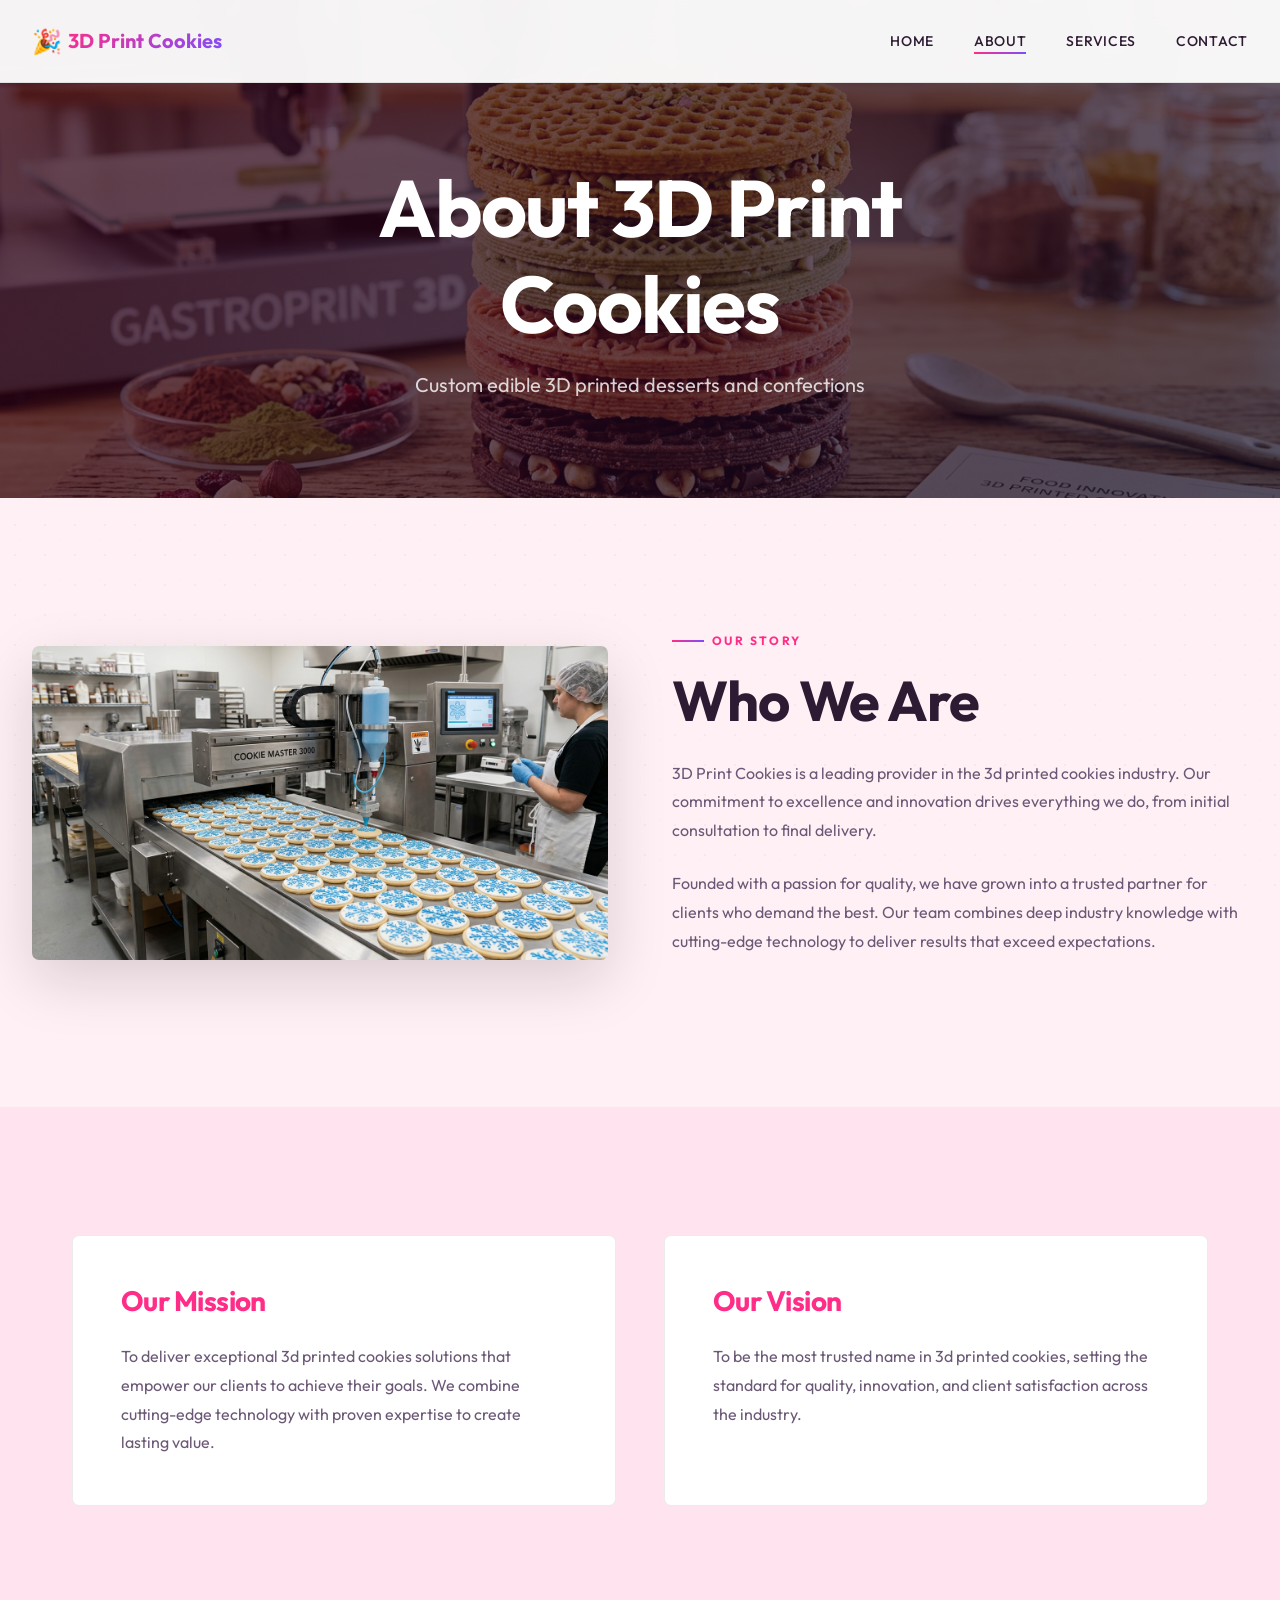
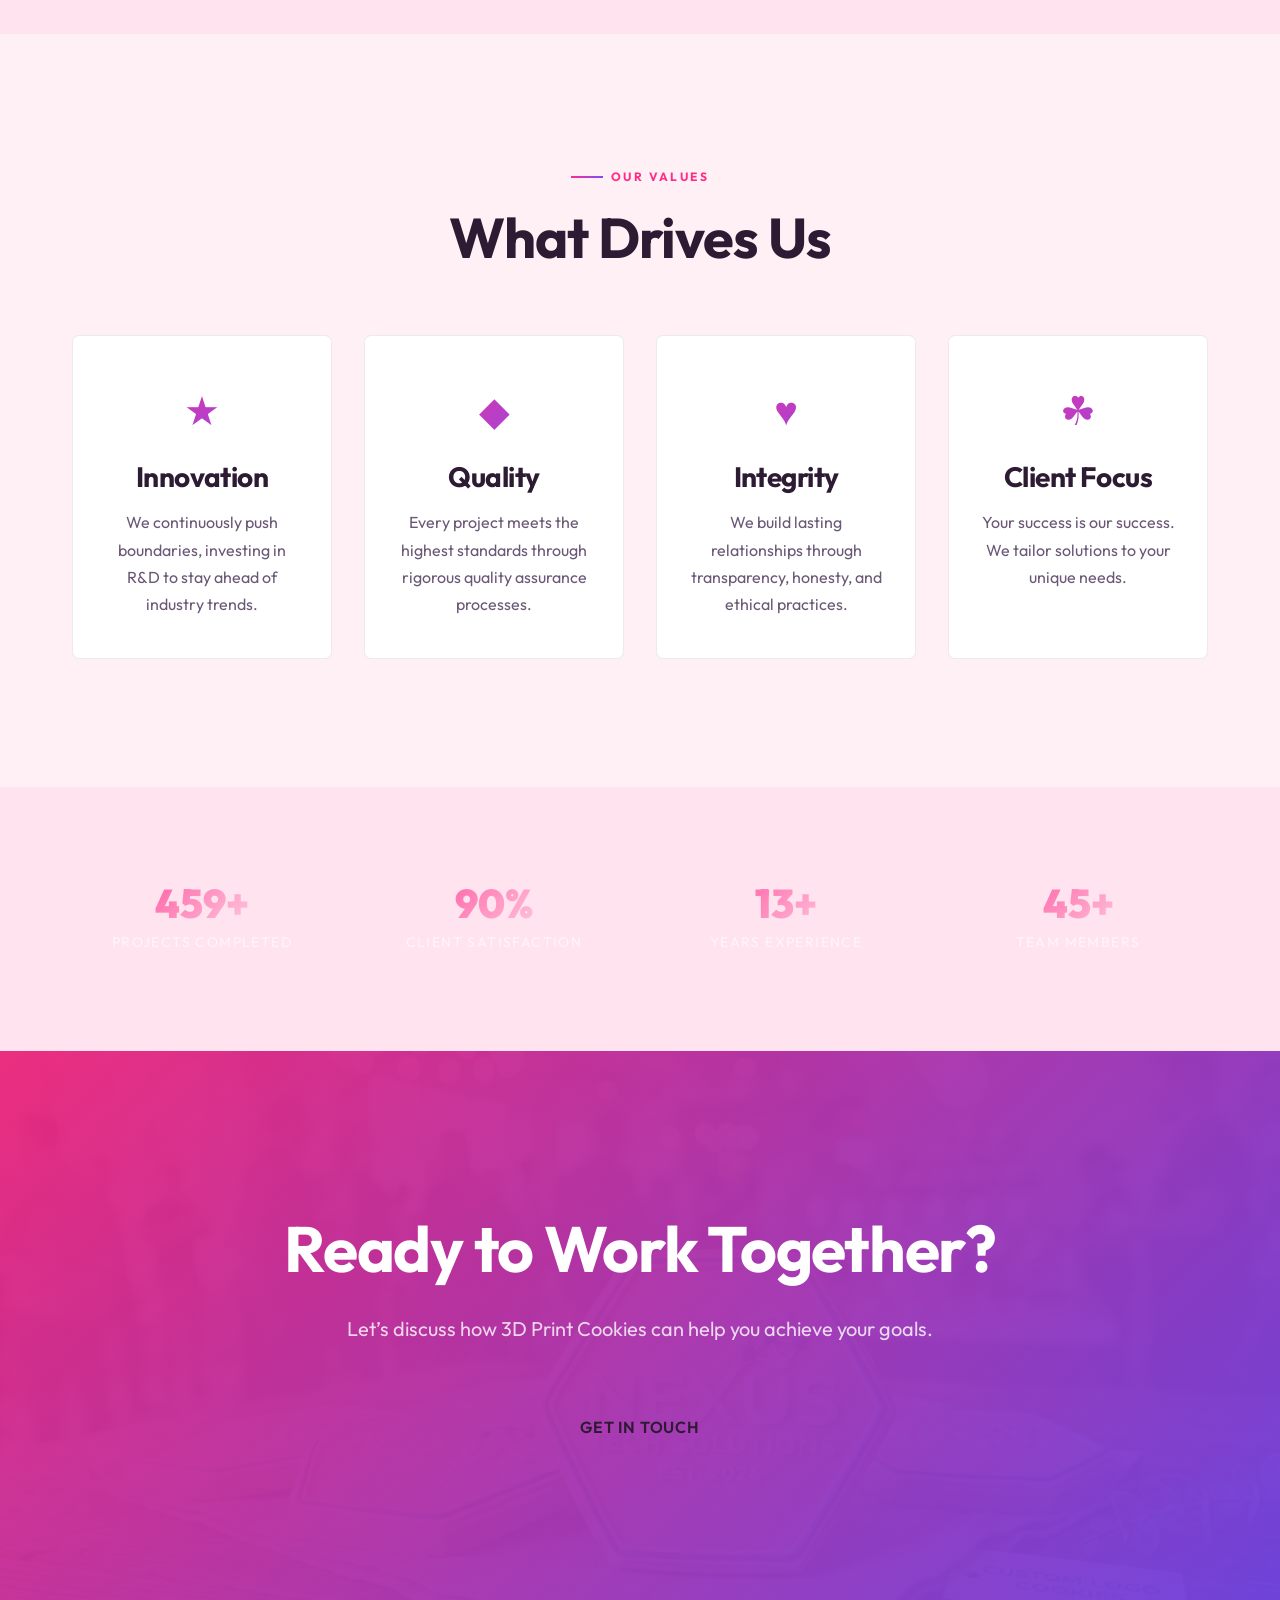
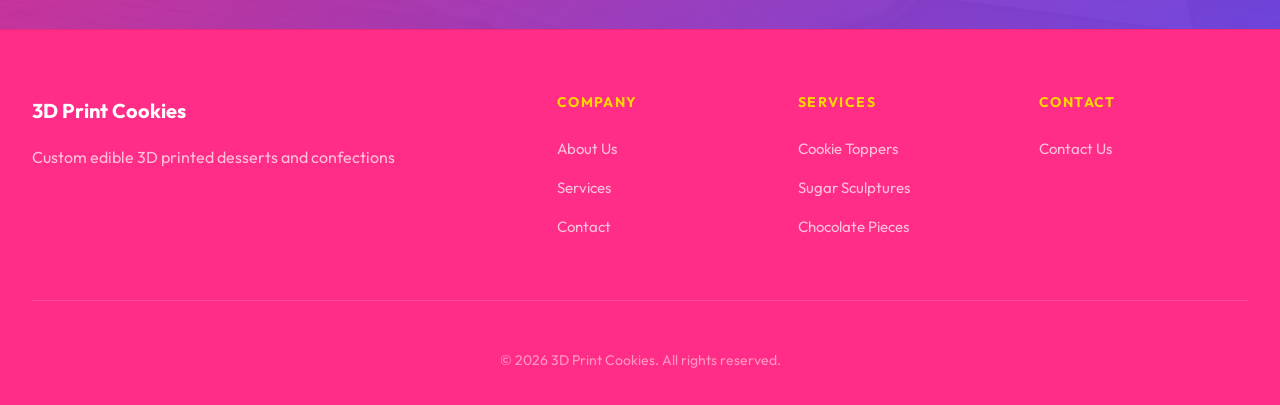
==== about.html @ 9c11e86b "Initial commit — 3dprintcookies.com with local image bank" ====
<!DOCTYPE html>
<html lang="en">
<head>
    <meta charset="UTF-8">
    <meta name="viewport" content="width=device-width, initial-scale=1.0">
    <meta name="description" content="Learn about 3D Print Cookies - Custom edible 3D printed desserts and confections">
    <meta name="keywords" content="3d printed cookies, edible printing, custom desserts, food technology, personalized cookies, max davis, ben stagl, ally reza, chilab, chilab studio, titobi, chicago, manufacturing, functional, 3d, prototype">
    <meta property="og:title" content="3D Print Cookies | Custom edible 3D printed desserts and confections">
    <meta property="og:description" content="Learn about 3D Print Cookies - Custom edible 3D printed desserts and confections">
    <meta name="author" content="Max Davis, Ben Stagl, Ally Reza - ChiLab Studio">
    <meta property="og:type" content="website">
    <meta property="og:image" content="images/09_lattice_geo.png">
    <title>About 3D Print Cookies</title>
    <link rel="preconnect" href="https://fonts.googleapis.com">
    <link rel="preconnect" href="https://fonts.gstatic.com" crossorigin>
    <link href="https://fonts.googleapis.com/css2?family=Outfit:wght@300;400;500;600;700;800;900&family=Pacifico&display=swap" rel="stylesheet">
    <link rel="stylesheet" href="css/style.css">
<script type="application/ld+json">
[
  {
    "@context": "https://schema.org",
    "@type": "Organization",
    "name": "3D Print Cookies",
    "url": "https://3dprintcookies.com",
    "description": "Learn about 3D Print Cookies - Custom edible 3D printed desserts and confections",
    "contactPoint": {
      "@type": "ContactPoint",
      "contactType": "customer service",
      "url": "https://3dprintcookies.com/contact.html"
    }
  },
  {
    "@context": "https://schema.org",
    "@type": "WebSite",
    "name": "3D Print Cookies",
    "url": "https://3dprintcookies.com"
  },
  {
    "@context": "https://schema.org",
    "@type": "Service",
    "name": "Cookie Toppers",
    "provider": {
      "@type": "Organization",
      "name": "3D Print Cookies",
      "url": "https://3dprintcookies.com"
    },
    "url": "https://3dprintcookies.com/services.html"
  },
  {
    "@context": "https://schema.org",
    "@type": "Service",
    "name": "Sugar Sculptures",
    "provider": {
      "@type": "Organization",
      "name": "3D Print Cookies",
      "url": "https://3dprintcookies.com"
    },
    "url": "https://3dprintcookies.com/services.html"
  },
  {
    "@context": "https://schema.org",
    "@type": "Service",
    "name": "Chocolate Pieces",
    "provider": {
      "@type": "Organization",
      "name": "3D Print Cookies",
      "url": "https://3dprintcookies.com"
    },
    "url": "https://3dprintcookies.com/services.html"
  }
]
</script>
    <!-- ADSENSE: replace ca-pub-REPLACE_WITH_PUB_ID with your publisher ID to activate -->
    <!-- <script async src="https://pagead2.googlesyndication.com/pagead/js/adsbygoogle.js?client=ca-pub-REPLACE_WITH_PUB_ID" crossorigin="anonymous"></script> -->
</head>
<body>
    <div class="sprinkles-bg"></div>

    <header class="site-header">
        <nav class="navbar">
            <div class="nav-container">
                <a href="index.html" class="nav-logo">
                    <span class="logo-emoji">&#127881;</span><span class="logo-text">3D Print Cookies</span>
                </a>
                <button class="nav-toggle" aria-label="Toggle navigation" aria-expanded="false">
                    <span class="hamburger"></span>
                    <span class="hamburger"></span>
                    <span class="hamburger"></span>
                </button>
                <ul class="nav-menu">
                    <li><a href="index.html" class="nav-link">Home</a></li>
                    <li><a href="about.html" class="nav-link active">About</a></li>
                    <li><a href="services.html" class="nav-link">Services</a></li>
                    <li><a href="contact.html" class="nav-link">Contact</a></li>
                </ul>
            </div>
        </nav>
    </header>

    <main>
        <section class="page-hero">
            <div class="page-hero-bg">
                <img src="images/10_multi_flavor.png" alt="About 3D Print Cookies" loading="lazy">
                <div class="page-hero-overlay"></div>
            </div>
            <div class="page-hero-content">
                <h1>About 3D Print Cookies</h1>
                <p class="page-hero-subtitle">Custom edible 3D printed desserts and confections</p>
            </div>
        </section>

        <section class="story-section">
            <div class="container-wide">
                <div class="story-grid">
                    <div class="story-image animate-in">
                        <img src="images/11_professional_deco.png" alt="Our Story" loading="lazy">
                    </div>
                    <div class="story-content animate-in">
                        <span class="section-label">OUR STORY</span>
                        <h2>Who We Are</h2>
                        <p>3D Print Cookies is a leading provider in the 3d printed cookies industry. Our commitment to excellence and innovation drives everything we do, from initial consultation to final delivery.</p>
                        <p>Founded with a passion for quality, we have grown into a trusted partner for clients who demand the best. Our team combines deep industry knowledge with cutting-edge technology to deliver results that exceed expectations.</p>
                    </div>
                </div>
            </div>
        </section>

        <section class="mission-section">
            <div class="container">
                <div class="mission-grid">
                    <div class="mission-card animate-in">
                        <h3>Our Mission</h3>
                        <p>To deliver exceptional 3d printed cookies solutions that empower our clients to achieve their goals. We combine cutting-edge technology with proven expertise to create lasting value.</p>
                    </div>
                    <div class="mission-card animate-in">
                        <h3>Our Vision</h3>
                        <p>To be the most trusted name in 3d printed cookies, setting the standard for quality, innovation, and client satisfaction across the industry.</p>
                    </div>
                </div>
            </div>
        </section>

        <section class="values-section">
            <div class="container">
                <div class="section-header center">
                    <span class="section-label">OUR VALUES</span>
                    <h2>What Drives Us</h2>
                </div>
                <div class="values-grid">
                    <div class="value-card animate-in">
                        <div class="value-icon">&#9733;</div>
                        <h3>Innovation</h3>
                        <p>We continuously push boundaries, investing in R&amp;D to stay ahead of industry trends.</p>
                    </div>
                    <div class="value-card animate-in">
                        <div class="value-icon">&#9670;</div>
                        <h3>Quality</h3>
                        <p>Every project meets the highest standards through rigorous quality assurance processes.</p>
                    </div>
                    <div class="value-card animate-in">
                        <div class="value-icon">&#9829;</div>
                        <h3>Integrity</h3>
                        <p>We build lasting relationships through transparency, honesty, and ethical practices.</p>
                    </div>
                    <div class="value-card animate-in">
                        <div class="value-icon">&#9752;</div>
                        <h3>Client Focus</h3>
                        <p>Your success is our success. We tailor solutions to your unique needs.</p>
                    </div>
                </div>
            </div>
        </section>

        <section class="stats-section">
            <div class="container">
                <div class="stats-bar">
                    <div class="stat-item animate-in">
                        <div class="stat-number" data-count="500">500+</div>
                        <div class="stat-label">Projects Completed</div>
                    </div>
                    <div class="stat-item animate-in">
                        <div class="stat-number" data-count="98">98%</div>
                        <div class="stat-label">Client Satisfaction</div>
                    </div>
                    <div class="stat-item animate-in">
                        <div class="stat-number" data-count="15">15+</div>
                        <div class="stat-label">Years Experience</div>
                    </div>
                    <div class="stat-item animate-in">
                        <div class="stat-number" data-count="50">50+</div>
                        <div class="stat-label">Team Members</div>
                    </div>
                </div>
            </div>
        </section>

        <section class="cta-section">
            <div class="cta-content">
                <h2>Ready to Work Together?</h2>
                <p>Let&rsquo;s discuss how 3D Print Cookies can help you achieve your goals.</p>
                <a href="contact.html" class="btn btn-large">Get In Touch</a>
            </div>
            <div class="cta-background">
                <img src="images/12_branded_custom.png" alt="3D Print Cookies" loading="lazy">
            </div>
        </section>
    </main>

    <footer class="site-footer">
        <div class="footer-container">
            <div class="footer-main">
                <div class="footer-brand">
                    <div class="footer-logo">3D Print Cookies</div>
                    <p>Custom edible 3D printed desserts and confections</p>
                </div>
                <div class="footer-links">
                    <div class="footer-column">
                        <h4>Company</h4>
                        <ul>
                            <li><a href="about.html">About Us</a></li>
                            <li><a href="services.html">Services</a></li>
                            <li><a href="contact.html">Contact</a></li>
                        </ul>
                    </div>
                    <div class="footer-column">
                        <h4>Services</h4>
                        <ul>
                            <li><a href="services.html">Cookie Toppers</a></li>
                            <li><a href="services.html">Sugar Sculptures</a></li>
                            <li><a href="services.html">Chocolate Pieces</a></li>
                        </ul>
                    </div>
                    <div class="footer-column">
                        <h4>Contact</h4>
                        <ul>
                            <li><a href="contact.html">Contact Us</a></li>
                        </ul>
                    </div>
                </div>
            </div>
            <div class="footer-bottom">
                <p>&copy; 2026 3D Print Cookies. All rights reserved.</p>
            </div>
        </div>
    </footer>

    <script src="js/main.js"></script>
</body>
</html>
---- css/style.css ----
/* ============================================
   3dprintcakes.com - Playful/Vibrant Design
   Premium Generated Stylesheet
   ============================================ */

:root {
    --primary: #ff2d87;
    --primary-dark: #d4206e;
    --secondary: #ffd600;
    --accent: #7c4dff;
    --bg-dark: #fff0f5;
    --bg-darker: #ffe4ef;
    --bg-card: #ffffff;
    --text: #2d1b33;
    --text-dim: #6b5876;
    --border: rgba(0,0,0,0.08);
    --font-heading: 'Outfit', sans-serif;
    --font-body: 'Outfit', sans-serif;
    --radius: 7px;
    --transition: all 0.4s cubic-bezier(0.4,0,0.2,1);
    --transition-fast: all 0.2s ease;
}

.sprinkles-bg{position:fixed;top:0;left:0;width:100%;height:100%;background-image:radial-gradient(circle,#ff2d8710 1px,transparent 1px),radial-gradient(circle,#ffd60010 1px,transparent 1px);background-size:30px 30px,20px 20px;background-position:0 0,10px 10px;pointer-events:none;z-index:0;}

*,*::before,*::after { margin:0;padding:0;box-sizing:border-box; }
html { scroll-behavior:smooth;font-size:16px; }

body {
    font-family: var(--font-body);
    color: var(--text);
    background-color: var(--bg-dark);
    line-height: 1.7;
    -webkit-font-smoothing: antialiased;
    overflow-x: hidden;
    position: relative;
}

h1,h2,h3,h4,h5,h6 {
    font-family: var(--font-heading);
    line-height: 1.2;
    font-weight: 700;
    color: var(--text);
    letter-spacing: -0.02em;
}
h1 { font-size: clamp(2.5rem,8vw,5rem); }
h2 { font-size: clamp(2rem,5vw,3.5rem); }
h3 { font-size: clamp(1.25rem,3vw,1.75rem); }
a { text-decoration:none;color:inherit; }
img { max-width:100%;display:block; }

/* Layout */
.container { max-width:1200px;margin:0 auto;padding:0 2rem; }
.container-wide { max-width:1400px;margin:0 auto;padding:0 2rem; }
section { padding:8rem 0; }
.section-header { margin-bottom:4rem; }
.section-header.center { text-align:center; }

.section-label {
    display:inline-block;
    font-size:0.75rem;font-weight:700;
    text-transform:uppercase;letter-spacing:0.2em;
    color:var(--primary);margin-bottom:1rem;
    position:relative;padding-left:2.5rem;
}
.section-label::before {
    content:'';position:absolute;left:0;top:50%;
    transform:translateY(-50%);width:2rem;height:2px;
    background:linear-gradient(90deg,var(--primary),var(--accent));
}

/* Header */
.site-header {
    position:fixed;top:0;left:0;right:0;z-index:1000;
    background:rgba(255,255,255,0.95);
    backdrop-filter:blur(20px);
    border-bottom:1px solid var(--border);
    transition: box-shadow 0.3s ease;
}
.site-header.scrolled { box-shadow:0 4px 30px rgba(0,0,0,0.15); }
.navbar { padding:1.5rem 0; }
.nav-container {
    max-width:1400px;margin:0 auto;padding:0 2rem;
    display:flex;justify-content:space-between;align-items:center;
}
.nav-logo {
    font-family:var(--font-heading);font-size:1.25rem;font-weight:700;
    display:flex;align-items:center;gap:0.35rem;
    transition:var(--transition-fast);
}
.nav-logo:hover { transform:translateY(-2px); }
.logo-bracket { color:var(--primary);font-size:1.5rem; }
.logo-text {
    background:linear-gradient(135deg,var(--primary),var(--accent));
    -webkit-background-clip:text;-webkit-text-fill-color:transparent;
    background-clip:text;
}
.logo-emoji { font-size:1.5rem;line-height:1; }
.nav-menu { display:flex;gap:2.5rem;list-style:none; }
.nav-link {
    position:relative;font-weight:500;text-transform:uppercase;
    font-size:0.875rem;letter-spacing:0.05em;
    transition:var(--transition-fast);
}
.nav-link::after {
    content:'';position:absolute;bottom:-4px;left:0;width:0;height:2px;
    background:linear-gradient(90deg,var(--primary),var(--accent));
    transition:var(--transition);
}
.nav-link:hover::after,.nav-link.active::after { width:100%; }
.nav-link:hover { color:var(--primary); }

.nav-toggle {
    display:none;flex-direction:column;gap:5px;
    background:none;border:none;cursor:pointer;padding:0.5rem;
}
.hamburger {
    width:25px;height:2px;background:var(--primary);
    transition:var(--transition);display:block;
    position:relative;
}
.hamburger::before,.hamburger::after {
    content:'';position:absolute;width:25px;height:2px;
    background:var(--primary);transition:var(--transition);
}
.hamburger::before { top:-7px; }
.hamburger::after { top:7px; }
.nav-toggle.active .hamburger { background:transparent; }
.nav-toggle.active .hamburger::before { transform:rotate(45deg);top:0; }
.nav-toggle.active .hamburger::after { transform:rotate(-45deg);top:0; }

/* Hero */
.hero {
    position:relative;min-height:100vh;
    display:flex;align-items:center;justify-content:center;
    overflow:hidden;padding-top:80px;
}
.hero-background {
    position:absolute;top:0;left:0;width:100%;height:100%;z-index:0;
}
.hero-background img {
    width:100%;height:100%;object-fit:cover;filter:brightness(0.35);
}
.hero-overlay {
    position:absolute;top:0;left:0;width:100%;height:100%;
    background:linear-gradient(135deg, rgba(255,0,100,0.15), rgba(124,77,255,0.1));
}
.hero-content {
    position:relative;z-index:2;max-width:1400px;
    margin:0 auto;padding:0 2rem;text-align:center;
}
.hero-badge {
    display:inline-block;padding:0.5rem 1.5rem;
    border:1px solid var(--primary);border-radius:50px;
    font-size:0.75rem;font-weight:600;letter-spacing:0.15em;
    text-transform:uppercase;color:var(--primary);
    margin-bottom:2rem;animation:fadeInDown 0.8s ease-out;
}
.hero-title { margin-bottom:1.5rem;color:#fff;animation:fadeInUp 0.8s ease-out 0.2s both; }
.title-line { display:block;line-height:1; }
.title-line.highlight {
    background:linear-gradient(135deg,var(--primary),var(--accent));
    -webkit-background-clip:text;-webkit-text-fill-color:transparent;
    background-clip:text;
}
.hero-subtitle {
    font-size:clamp(1.125rem,2vw,1.5rem);
    max-width:700px;margin:0 auto 3rem;color:rgba(255,255,255,0.8);
    animation:fadeInUp 0.8s ease-out 0.4s both;
}
.hero-actions {
    display:flex;gap:1.5rem;justify-content:center;flex-wrap:wrap;
    animation:fadeInUp 0.8s ease-out 0.6s both;
}
.hero-stats {
    display:flex;gap:4rem;justify-content:center;margin-top:4rem;
    animation:fadeInUp 0.8s ease-out 0.8s both;
}
.stat-item { text-align:center; }
.stat-number {
    font-family:var(--font-heading);font-size:2.5rem;font-weight:900;
    background:linear-gradient(135deg,var(--primary),#fff);
    -webkit-background-clip:text;-webkit-text-fill-color:transparent;
    background-clip:text;line-height:1;margin-bottom:0.5rem;
}
.stat-label {
    font-size:0.875rem;text-transform:uppercase;
    letter-spacing:0.1em;color:rgba(255,255,255,0.6);
}
.scroll-indicator {
    position:absolute;bottom:3rem;left:50%;transform:translateX(-50%);
    display:flex;flex-direction:column;align-items:center;gap:0.5rem;
    font-size:0.75rem;letter-spacing:0.15em;color:rgba(255,255,255,0.5);
    animation:fadeInUp 0.8s ease-out 1s both;
}
.scroll-line {
    width:1px;height:40px;
    background:linear-gradient(180deg,transparent,var(--primary));
    animation:scrollLine 2s ease-in-out infinite;
}

/* Buttons */
.btn {
    display:inline-block;padding:1rem 2.5rem;
    font-family:var(--font-heading);font-weight:600;font-size:0.875rem;
    text-transform:uppercase;letter-spacing:0.05em;
    border-radius:var(--radius);transition:var(--transition);
    cursor:pointer;position:relative;overflow:hidden;border:none;
}
.btn::before {
    content:'';position:absolute;top:0;left:-100%;width:100%;height:100%;
    background:linear-gradient(90deg,transparent,rgba(255,255,255,0.2),transparent);
    transition:left 0.5s;
}
.btn:hover::before { left:100%; }
.btn-primary {
    background:linear-gradient(135deg,var(--primary),var(--accent));
    color:#fff;
}
.btn-primary:hover {
    transform:translateY(-2px);
    box-shadow:0 10px 30px rgba(255,45,135,0.3);
}
.btn-secondary {
    background:transparent;border:2px solid var(--primary);color:var(--primary);
}
.btn-secondary:hover {
    background:var(--primary);color:#fff0f5;transform:translateY(-2px);
}
.btn-outline {
    background:transparent;border:2px solid var(--text);color:var(--text);
    padding:0.875rem 2rem;
}
.btn-outline:hover { background:var(--text);color:var(--bg-dark); }
.btn-large { padding:1.25rem 3rem;font-size:1rem; }
.btn-submit { width:100%;text-align:center; }

/* Process Section */
.process-section { background:#ffe4ef; }
.process-grid {
    display:grid;grid-template-columns:repeat(auto-fit,minmax(300px,1fr));gap:3rem;
}
.process-card {
    position:relative;background:#ffffff;
    border:1px solid var(--border);border-radius:var(--radius);
    padding:2rem;transition:var(--transition);
}
.process-card:hover {
    transform:translateY(-10px);border-color:var(--primary);
    box-shadow:0 20px 40px rgba(255,45,135,0.1);
}
.card-number {
    font-family:var(--font-heading);font-size:4rem;font-weight:900;
    line-height:1;
    background:linear-gradient(135deg,var(--primary),var(--accent));
    -webkit-background-clip:text;-webkit-text-fill-color:transparent;
    background-clip:text;opacity:0.15;position:absolute;top:1rem;right:1.5rem;
}
.card-image {
    width:100%;height:200px;border-radius:calc(var(--radius) - 4px);
    overflow:hidden;margin-bottom:1.5rem;
}
.card-image img {
    width:100%;height:100%;object-fit:cover;transition:var(--transition);
}
.process-card:hover .card-image img { transform:scale(1.1); }
.process-card h3 { margin-bottom:1rem; }
.process-card p { color:var(--text-dim);line-height:1.7; }

/* Materials Section */
.materials-section {
    background:#fff0f5;
}
.materials-content {
    display:grid;grid-template-columns:1fr 1fr;gap:4rem;align-items:center;
}
.materials-info h2 { margin-bottom:1.5rem; }
.materials-info p { color:var(--text-dim);margin-bottom:2rem;line-height:1.8; }
.materials-list { list-style:none;margin-bottom:2.5rem; }
.materials-list li {
    padding:0.75rem 0;font-size:1.125rem;
    display:flex;align-items:center;gap:1rem;
    border-bottom:1px solid var(--border);
}
.material-icon { color:var(--primary);font-size:0.5rem; }
.materials-visual { position:relative; }
.materials-visual img {
    width:100%;border-radius:var(--radius);
    box-shadow:0 20px 60px rgba(0,0,0,0.3);
}
.visual-accent {
    position:absolute;top:-2rem;right:-2rem;width:200px;height:200px;
    background:linear-gradient(135deg,var(--primary),var(--accent));
    opacity:0.1;border-radius:50%;filter:blur(60px);z-index:-1;
}

/* Industries Section */
.industries-grid {
    display:grid;grid-template-columns:repeat(auto-fit,minmax(250px,1fr));gap:2rem;
}
.industry-card {
    background:#ffffff;border:1px solid var(--border);
    border-radius:var(--radius);padding:2.5rem 2rem;text-align:center;
    transition:var(--transition);
}
.industry-card:hover {
    transform:translateY(-5px);border-color:var(--primary);
}
.industry-icon {
    font-size:3rem;margin-bottom:1.5rem;display:inline-block;
    background:linear-gradient(135deg,var(--primary),var(--accent));
    -webkit-background-clip:text;-webkit-text-fill-color:transparent;
    background-clip:text;
}
.industry-card h3 { margin-bottom:1rem;font-size:1.5rem; }
.industry-card p { color:var(--text-dim);line-height:1.7; }

/* CTA Section */
.cta-section { position:relative;padding:10rem 0;overflow:hidden; }
.cta-background {
    position:absolute;top:0;left:0;width:100%;height:100%;z-index:0;
}
.cta-background img {
    width:100%;height:100%;object-fit:cover;filter:brightness(0.2);
}
.cta-background::after {
    content:'';position:absolute;top:0;left:0;width:100%;height:100%;
    background:linear-gradient(135deg, rgba(255,45,135,0.9), rgba(124,77,255,0.85));
}
.cta-content {
    position:relative;z-index:2;text-align:center;max-width:800px;margin:0 auto;
}
.cta-content h2 {
    font-size:clamp(2.5rem,5vw,4rem);margin-bottom:1.5rem;color:#fff;
}
.cta-content p { font-size:1.25rem;color:rgba(255,255,255,0.8);margin-bottom:3rem; }

/* Page Hero (secondary pages) */
.page-hero {
    position:relative;padding:10rem 0 6rem;overflow:hidden;
    display:flex;align-items:center;justify-content:center;
}
.page-hero-bg {
    position:absolute;top:0;left:0;width:100%;height:100%;z-index:0;
}
.page-hero-bg img {
    width:100%;height:100%;object-fit:cover;filter:brightness(0.35);
}
.page-hero-overlay {
    position:absolute;top:0;left:0;width:100%;height:100%;
    background:linear-gradient(135deg, rgba(255,0,100,0.15), rgba(124,77,255,0.1));
}
.page-hero-content {
    position:relative;z-index:2;text-align:center;max-width:800px;
    margin:0 auto;padding:0 2rem;
}
.page-hero-content h1 { color:#fff;margin-bottom:1rem; }
.page-hero-subtitle { font-size:1.25rem;color:rgba(255,255,255,0.8); }

/* About Page */
.story-section { padding:8rem 0; }
.story-grid {
    display:grid;grid-template-columns:1fr 1fr;gap:4rem;align-items:center;
}
.story-image img {
    width:100%;border-radius:var(--radius);
    box-shadow:0 20px 60px rgba(0,0,0,0.15);
}
.story-content { }
.story-content h2 { margin-bottom:1.5rem; }
.story-content p { color:var(--text-dim);margin-bottom:1.5rem;line-height:1.8; }

.mission-section { background:#ffe4ef;padding:8rem 0; }
.mission-grid {
    display:grid;grid-template-columns:1fr 1fr;gap:3rem;
}
.mission-card {
    background:#ffffff;border:1px solid var(--border);
    border-radius:var(--radius);padding:3rem;
}
.mission-card h3 { margin-bottom:1.5rem;color:var(--primary); }
.mission-card p { color:var(--text-dim);line-height:1.8; }

.values-section { padding:8rem 0; }
.values-grid {
    display:grid;grid-template-columns:repeat(auto-fit,minmax(250px,1fr));gap:2rem;
}
.value-card {
    background:#ffffff;border:1px solid var(--border);
    border-radius:var(--radius);padding:2.5rem 2rem;text-align:center;
    transition:var(--transition);
}
.value-card:hover { transform:translateY(-5px);border-color:var(--primary); }
.value-icon {
    font-size:2.5rem;margin-bottom:1rem;
    background:linear-gradient(135deg,var(--primary),var(--accent));
    -webkit-background-clip:text;-webkit-text-fill-color:transparent;
    background-clip:text;
}
.value-card h3 { margin-bottom:1rem; }
.value-card p { color:var(--text-dim);line-height:1.7; }

.stats-section {
    background:#ffe4ef;padding:6rem 0;
}
.stats-bar {
    display:grid;grid-template-columns:repeat(4,1fr);gap:2rem;text-align:center;
}

/* Services Page */
.services-detail-section { padding:8rem 0; }
.services-detail-grid { display:grid;gap:3rem; }
.service-detail-card {
    display:grid;grid-template-columns:1fr 2fr;gap:2rem;
    background:#ffffff;border:1px solid var(--border);
    border-radius:var(--radius);overflow:hidden;
    transition:var(--transition);
}
.service-detail-card:hover { transform:translateY(-5px);border-color:var(--primary); }
.service-detail-image { height:100%;min-height:250px; }
.service-detail-image img { width:100%;height:100%;object-fit:cover; }
.service-detail-content { padding:2.5rem; }
.service-detail-content h3 { margin-bottom:1rem;color:var(--primary); }
.service-detail-content p { color:var(--text-dim);line-height:1.8; }

.timeline-section { background:#ffe4ef;padding:8rem 0; }
.timeline { position:relative;max-width:700px;margin:0 auto; }
.timeline-line {
    position:absolute;left:30px;top:0;bottom:0;width:2px;
    background:linear-gradient(180deg,var(--primary),var(--accent));
}
.timeline-step {
    display:flex;gap:2rem;margin-bottom:3rem;position:relative;
}
.timeline-number {
    width:60px;height:60px;border-radius:50%;flex-shrink:0;
    background:linear-gradient(135deg,var(--primary),var(--accent));
    color:#fff;display:flex;align-items:center;justify-content:center;
    font-family:var(--font-heading);font-weight:700;font-size:1.25rem;
    z-index:1;
}
.timeline-content {
    background:#ffffff;border:1px solid var(--border);
    border-radius:var(--radius);padding:2rem;flex:1;
}
.timeline-content h3 { margin-bottom:0.75rem; }
.timeline-content p { color:var(--text-dim);line-height:1.7; }

/* Contact Page */
.contact-section { padding:8rem 0; }
.contact-grid {
    display:grid;grid-template-columns:1fr 1fr;gap:4rem;align-items:start;
}
.contact-info h2 { margin-bottom:1.5rem; }
.contact-info > p { color:var(--text-dim);line-height:1.8;margin-bottom:2rem; }
.contact-cards { display:grid;gap:1.5rem; }
.contact-card {
    background:#ffffff;border:1px solid var(--border);
    border-radius:var(--radius);padding:1.5rem;
    display:flex;gap:1rem;align-items:flex-start;
}
.contact-card-icon {
    font-size:1.5rem;flex-shrink:0;
    background:linear-gradient(135deg,var(--primary),var(--accent));
    -webkit-background-clip:text;-webkit-text-fill-color:transparent;
    background-clip:text;
}
.contact-card h4 { margin-bottom:0.25rem;font-size:1rem; }
.contact-card p { color:var(--text-dim);font-size:0.9375rem; }

.contact-form-wrapper {
    background:#ffffff;border:1px solid var(--border);
    border-radius:var(--radius);padding:2.5rem;
    box-shadow:0 20px 60px rgba(0,0,0,0.1);
}
.contact-form-wrapper h2 { margin-bottom:2rem; }
.form-group { margin-bottom:1.25rem; }
.form-group label {
    display:block;margin-bottom:0.4rem;font-weight:600;
    color:var(--text);font-size:0.95rem;
}
.required { color:#e74c3c; }
.form-group input[type="text"],
.form-group input[type="email"],
.form-group input[type="tel"],
.form-group textarea {
    width:100%;padding:0.875rem 1rem;
    border:2px solid var(--border);border-radius:var(--radius);
    font-family:var(--font-body);font-size:1rem;
    color:var(--text);background:#ffe4ef;
    transition:var(--transition);
}
.form-group input:focus,
.form-group textarea:focus {
    outline:none;border-color:var(--primary);
    box-shadow:0 0 0 3px rgba(255,45,135,0.15);
}
.form-group input.error,
.form-group textarea.error { border-color:#e74c3c; }
.form-error { color:#e74c3c;font-size:0.85rem;margin-top:0.25rem;min-height:1.2em; }
.form-group input[type="file"] { font-family:var(--font-body);font-size:0.95rem;padding:0.5rem 0;border:none;background:none; }

/* Footer */
.site-footer {
    background:#ff2d87;
    border-top:1px solid var(--border);padding:4rem 0 2rem;
    color:#fff;
}
.footer-container { max-width:1400px;margin:0 auto;padding:0 2rem; }
.footer-main {
    display:grid;grid-template-columns:2fr 3fr;gap:4rem;
    margin-bottom:3rem;padding-bottom:3rem;
    border-bottom:1px solid rgba(255,255,255,0.15);
}
.footer-brand { }
.footer-logo {
    font-family:var(--font-heading);font-size:1.25rem;
    font-weight:700;margin-bottom:1rem;
    color:#fff;
}
.footer-brand p { color:rgba(255,255,255,0.7); }
.footer-links {
    display:grid;grid-template-columns:repeat(3,1fr);gap:2rem;
}
.footer-column h4 {
    font-size:0.875rem;text-transform:uppercase;letter-spacing:0.1em;
    margin-bottom:1.5rem;color:var(--secondary);
}
.footer-column ul { list-style:none; }
.footer-column li { margin-bottom:0.75rem; }
.footer-column a {
    color:rgba(255,255,255,0.7);
    transition:var(--transition-fast);font-size:0.9375rem;
}
.footer-column a:hover { color:var(--primary);padding-left:5px; }
.footer-bottom {
    text-align:center;
    color:rgba(255,255,255,0.5);
    font-size:0.875rem;
}

/* Scroll Animation */
.animate-in {
    opacity:0;transform:translateY(30px);transition:opacity 0.6s ease,transform 0.6s ease;
}
.animate-in.visible { opacity:1;transform:translateY(0); }

/* Keyframes */
@keyframes fadeInDown {
    from { opacity:0;transform:translateY(-20px); }
    to { opacity:1;transform:translateY(0); }
}
@keyframes fadeInUp {
    from { opacity:0;transform:translateY(20px); }
    to { opacity:1;transform:translateY(0); }
}
@keyframes scrollLine {
    0%,100% { transform:scaleY(1); }
    50% { transform:scaleY(1.5); }
}

/* Responsive */
@media(max-width:968px) {
    .nav-menu {
        position:fixed;top:80px;right:-100%;width:300px;
        height:calc(100vh - 80px);background:#ffffff;
        flex-direction:column;padding:2rem;gap:1.5rem;
        border-left:1px solid var(--border);transition:var(--transition);
        z-index:1000;
    }
    .nav-menu.active { right:0; }
    .nav-toggle { display:flex; }
    .hero-stats { gap:2rem; }
    .materials-content { grid-template-columns:1fr; }
    .story-grid { grid-template-columns:1fr; }
    .mission-grid { grid-template-columns:1fr; }
    .contact-grid { grid-template-columns:1fr; }
    .service-detail-card { grid-template-columns:1fr; }
    .service-detail-image { min-height:200px; }
    .footer-main { grid-template-columns:1fr; }
    .footer-links { grid-template-columns:repeat(2,1fr); }
    .stats-bar { grid-template-columns:repeat(2,1fr); }
}
@media(max-width:640px) {
    section { padding:5rem 0; }
    .hero { min-height:90vh; }
    .hero-stats { flex-direction:column;gap:1.5rem; }
    .process-grid { grid-template-columns:1fr; }
    .industries-grid { grid-template-columns:1fr; }
    .values-grid { grid-template-columns:1fr; }
    .footer-links { grid-template-columns:1fr; }
    .cta-section { padding:6rem 0; }
    .stats-bar { grid-template-columns:1fr; }
    .page-hero { padding:8rem 0 4rem; }
    .timeline-step { flex-direction:column;align-items:flex-start; }
    .timeline-line { display:none; }
}
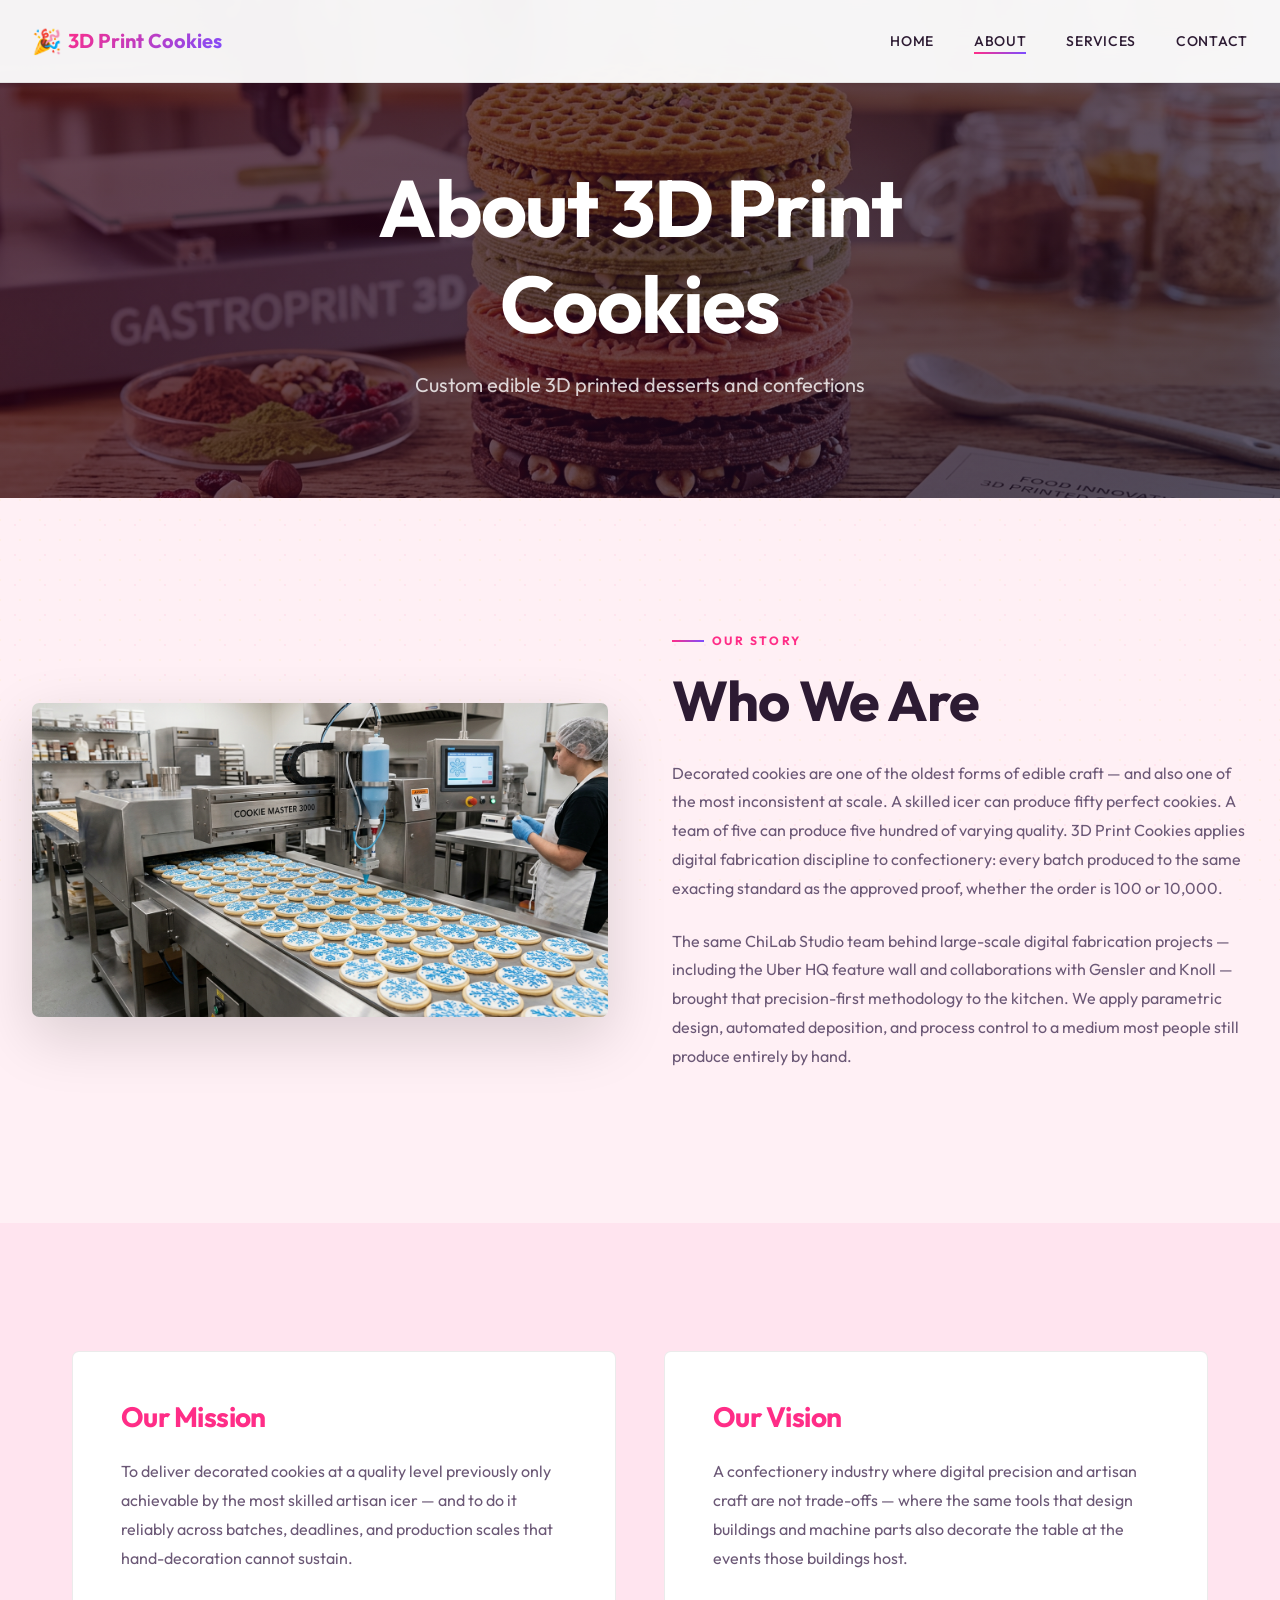
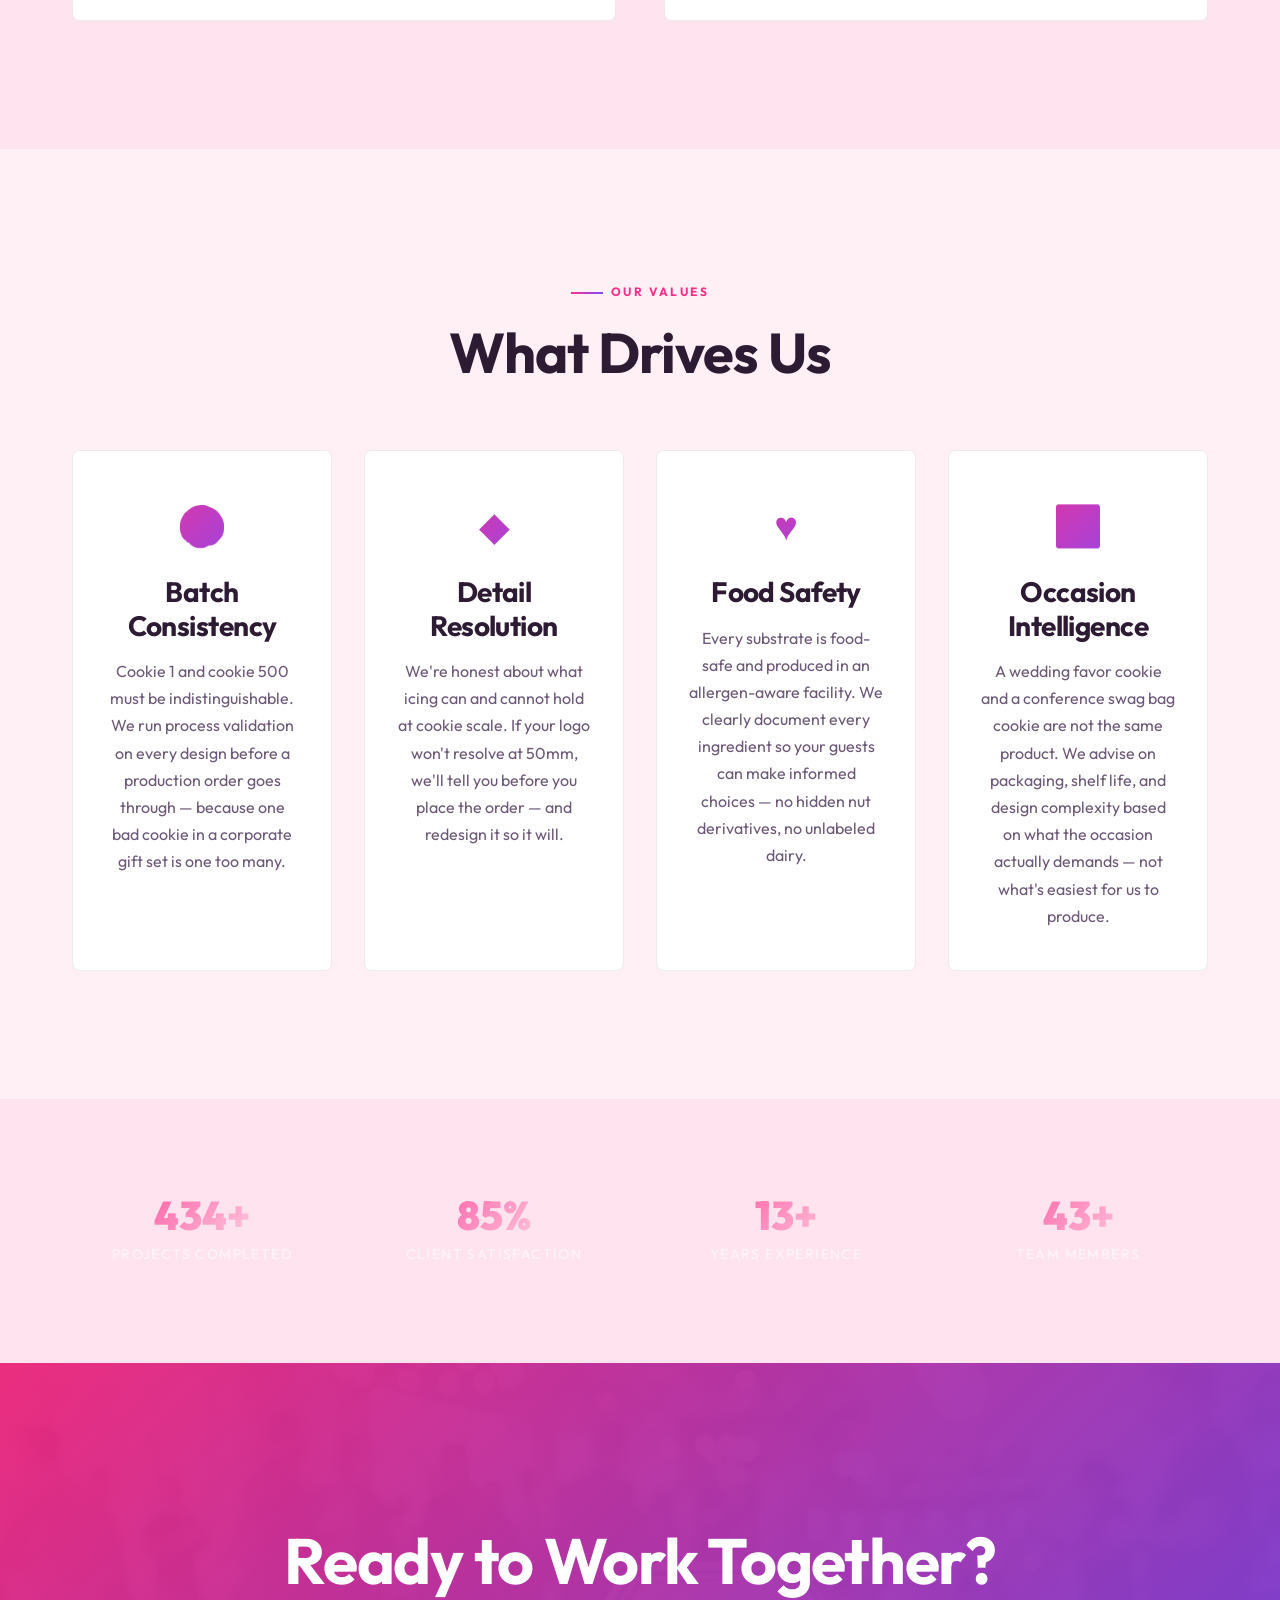
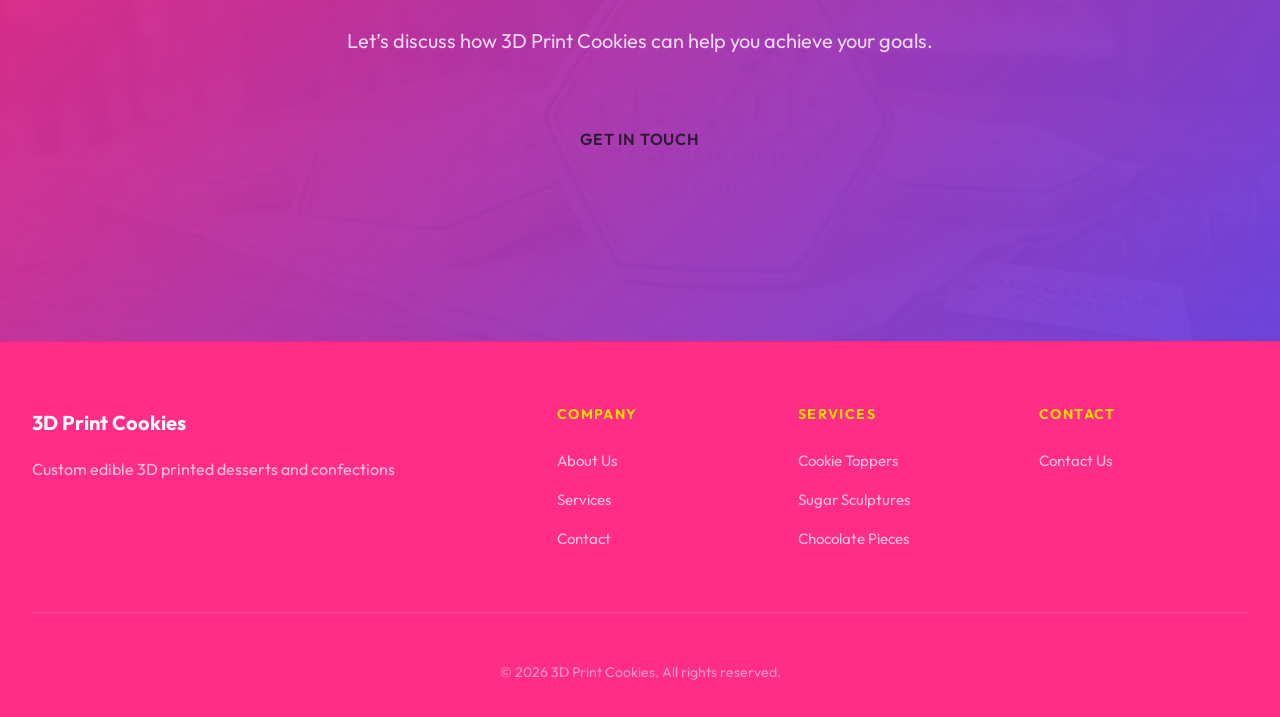
==== commit 1677ae51: "Overhaul services and about pages with expert cookie decoration content" ====
--- a/about.html
+++ b/about.html
@@ -118,8 +118,8 @@
                     <div class="story-content animate-in">
                         <span class="section-label">OUR STORY</span>
                         <h2>Who We Are</h2>
-                        <p>3D Print Cookies is a leading provider in the 3d printed cookies industry. Our commitment to excellence and innovation drives everything we do, from initial consultation to final delivery.</p>
-                        <p>Founded with a passion for quality, we have grown into a trusted partner for clients who demand the best. Our team combines deep industry knowledge with cutting-edge technology to deliver results that exceed expectations.</p>
+                        <p>Decorated cookies are one of the oldest forms of edible craft — and also one of the most inconsistent at scale. A skilled icer can produce fifty perfect cookies. A team of five can produce five hundred of varying quality. 3D Print Cookies applies digital fabrication discipline to confectionery: every batch produced to the same exacting standard as the approved proof, whether the order is 100 or 10,000.</p>
+                        <p>The same ChiLab Studio team behind large-scale digital fabrication projects — including the Uber HQ feature wall and collaborations with Gensler and Knoll — brought that precision-first methodology to the kitchen. We apply parametric design, automated deposition, and process control to a medium most people still produce entirely by hand.</p>
                     </div>
                 </div>
             </div>
@@ -130,11 +130,11 @@
                 <div class="mission-grid">
                     <div class="mission-card animate-in">
                         <h3>Our Mission</h3>
-                        <p>To deliver exceptional 3d printed cookies solutions that empower our clients to achieve their goals. We combine cutting-edge technology with proven expertise to create lasting value.</p>
+                        <p>To deliver decorated cookies at a quality level previously only achievable by the most skilled artisan icer — and to do it reliably across batches, deadlines, and production scales that hand-decoration cannot sustain.</p>
                     </div>
                     <div class="mission-card animate-in">
                         <h3>Our Vision</h3>
-                        <p>To be the most trusted name in 3d printed cookies, setting the standard for quality, innovation, and client satisfaction across the industry.</p>
+                        <p>A confectionery industry where digital precision and artisan craft are not trade-offs — where the same tools that design buildings and machine parts also decorate the table at the events those buildings host.</p>
                     </div>
                 </div>
             </div>
@@ -148,24 +148,24 @@
                 </div>
                 <div class="values-grid">
                     <div class="value-card animate-in">
-                        <div class="value-icon">&#9733;</div>
-                        <h3>Innovation</h3>
-                        <p>We continuously push boundaries, investing in R&amp;D to stay ahead of industry trends.</p>
+                        <div class="value-icon">&#127850;</div>
+                        <h3>Batch Consistency</h3>
+                        <p>Cookie 1 and cookie 500 must be indistinguishable. We run process validation on every design before a production order goes through — because one bad cookie in a corporate gift set is one too many.</p>
                     </div>
                     <div class="value-card animate-in">
                         <div class="value-icon">&#9670;</div>
-                        <h3>Quality</h3>
-                        <p>Every project meets the highest standards through rigorous quality assurance processes.</p>
+                        <h3>Detail Resolution</h3>
+                        <p>We're honest about what icing can and cannot hold at cookie scale. If your logo won't resolve at 50mm, we'll tell you before you place the order — and redesign it so it will.</p>
                     </div>
                     <div class="value-card animate-in">
                         <div class="value-icon">&#9829;</div>
-                        <h3>Integrity</h3>
-                        <p>We build lasting relationships through transparency, honesty, and ethical practices.</p>
-                    </div>
-                    <div class="value-card animate-in">
-                        <div class="value-icon">&#9752;</div>
-                        <h3>Client Focus</h3>
-                        <p>Your success is our success. We tailor solutions to your unique needs.</p>
+                        <h3>Food Safety</h3>
+                        <p>Every substrate is food-safe and produced in an allergen-aware facility. We clearly document every ingredient so your guests can make informed choices — no hidden nut derivatives, no unlabeled dairy.</p>
+                    </div>
+                    <div class="value-card animate-in">
+                        <div class="value-icon">&#127381;</div>
+                        <h3>Occasion Intelligence</h3>
+                        <p>A wedding favor cookie and a conference swag bag cookie are not the same product. We advise on packaging, shelf life, and design complexity based on what the occasion actually demands — not what's easiest for us to produce.</p>
                     </div>
                 </div>
             </div>
